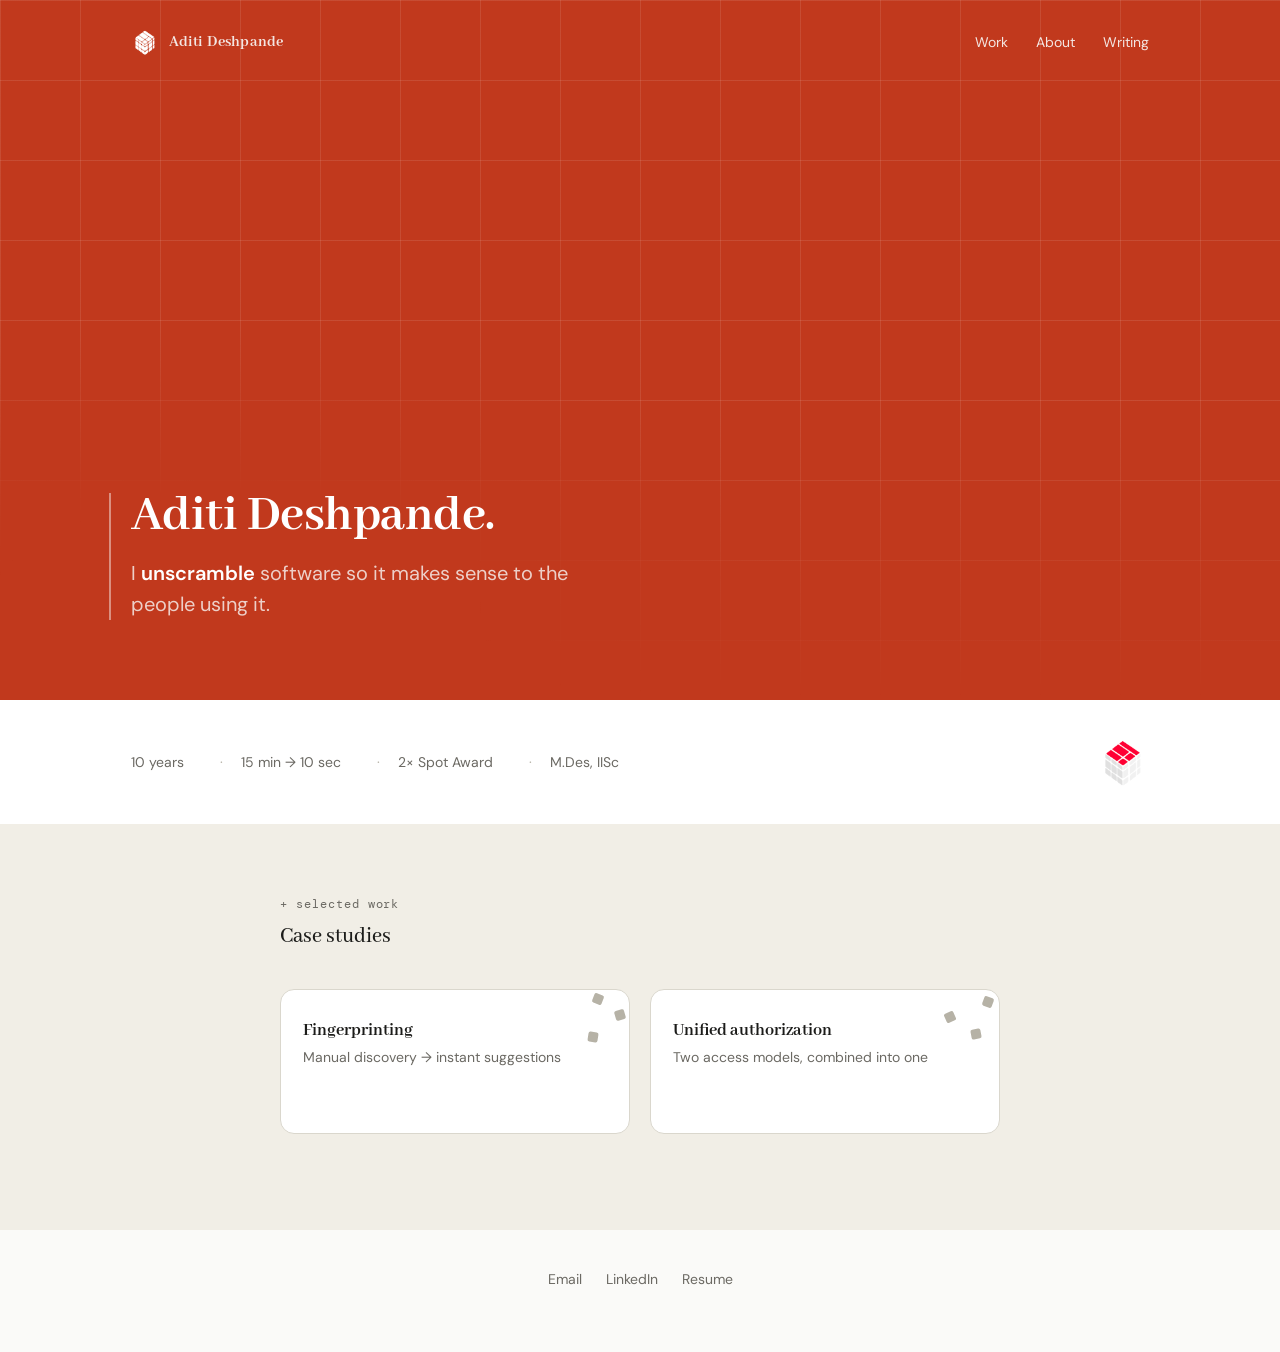
==== index.html @ 15c0b000 "Open resume in new tab across all pages Co-Authored-By: Claude Sonnet 4.6 <noreply@anthropic.com>" ====
<!DOCTYPE html>
<html lang="en">
<head>
<meta charset="UTF-8">
<meta name="viewport" content="width=device-width, initial-scale=1.0">
<title>Aditi Deshpande — Product designer</title>
<meta name="description" content="Aditi Deshpande. I unscramble software so it makes sense to the people using it. Senior product designer, 10 years.">
<link rel="preconnect" href="https://fonts.googleapis.com">
<link rel="preconnect" href="https://fonts.gstatic.com" crossorigin>
<link href="https://fonts.googleapis.com/css2?family=Abhaya+Libre:wght@500;700&family=DM+Sans:wght@400;500&family=DM+Mono:wght@400&display=swap" rel="stylesheet">
<link rel="stylesheet" href="assets/styles.css">
<style>
  /* Homepage-specific layout only */

  header, main, footer { position: relative; z-index: 1; }

  /* ---------- hero (full-bleed vermillion) ---------- */
  .hook {
    position: relative;
    min-height: min(92vh, 700px);
    display: flex;
    flex-direction: column;
    justify-content: space-between;
    padding: 0;
    overflow: hidden;
    background: var(--accent);
    /* sit above the dotted grid overlay */
    isolation: isolate;
  }
  /* spacious grid lines over the vermillion, fading out near bottom-left text */
  .hook::before {
    content: "";
    position: absolute;
    inset: 0;
    background-image:
      linear-gradient(rgba(250,250,248,0.10) 1px, transparent 1px),
      linear-gradient(90deg, rgba(250,250,248,0.10) 1px, transparent 1px);
    background-size: 80px 80px;
    pointer-events: none;
    z-index: 0;
    -webkit-mask-image:
      radial-gradient(ellipse 60% 55% at 18% 88%, transparent 30%, black 75%),
      linear-gradient(to bottom, black 60%, transparent 100%);
    mask-image:
      radial-gradient(ellipse 60% 55% at 18% 88%, transparent 30%, black 75%),
      linear-gradient(to bottom, black 60%, transparent 100%);
    -webkit-mask-composite: intersect;
    mask-composite: intersect;
  }
  .hook-header {
    position: relative;
    z-index: 1;
    display: flex;
    align-items: center;
    justify-content: space-between;
    width: 100%;
    padding: 28px calc(6vw + 54px) 0;
    box-sizing: border-box;
  }
  .hook-header .mark span,
  .hook-header nav a { color: rgba(250,250,248,0.9); }
  .hook-header .mark img { filter: brightness(0) invert(1); }
  .hook-header nav a:hover { color: #fff; }
  .hero-inner {
    position: relative;
    z-index: 1;
    display: flex;
    align-items: flex-start;
    max-width: 680px;
    margin-left: 6vw;
    padding: 0 32px 80px;
  }
  .hero-rule {
    flex-shrink: 0;
    width: 2px;
    background: rgba(250,250,248,0.45);
    margin-right: 20px;
    align-self: stretch;
    margin-top: 4px;
  }
  .hero-text {
    display: flex;
    flex-direction: column;
    gap: 14px;
  }
  .hero-name {
    font-family: var(--display);
    font-weight: 700;
    font-size: clamp(32px, 4.5vw, 52px);
    line-height: 1.05;
    margin: 0;
    letter-spacing: -0.01em;
    color: #fff;
    opacity: 0;
    animation: rise .65s cubic-bezier(.25,.46,.45,.94) .1s forwards;
  }
  .hero-line {
    font-family: var(--body);
    font-weight: 400;
    font-size: clamp(16px, 2vw, 20px);
    color: rgba(250,250,248,0.78);
    margin: 0;
    line-height: 1.55;
    max-width: 500px;
    opacity: 0;
    animation: rise .65s cubic-bezier(.25,.46,.45,.94) .35s forwards;
  }
  .hero-line .accent-word {
    color: #fff;
    font-weight: 600;
  }
  @keyframes rise {
    from { opacity: 0; transform: translateY(10px); }
    to   { opacity: 1; transform: translateY(0); }
  }

  /* ---------- proof strip ---------- */
  .proof-strip {
    background: #fff;
    padding: 36px calc(6vw + 54px) 36px calc(6vw + 54px);
    position: relative;
    z-index: 1;
    display: flex;
    align-items: center;
    justify-content: space-between;
  }
  .proof-strip ul {
    list-style: none;
    display: flex;
    flex-wrap: wrap;
    gap: 10px 18px;
    margin: 0;
    padding: 0;
    font-size: 14px;
    color: var(--ink-soft);
  }
  .proof-strip li { display: flex; align-items: center; gap: 18px; }
  .proof-strip li:not(:last-child)::after {
    content: "·";
    margin-left: 18px;
    color: var(--cube-edge);
  }
  .proof-strip-logo {
    flex-shrink: 0;
    width: 52px;
    height: 52px;
  }

  /* ---------- work selector ---------- */
  .work-selector {
    background: var(--paper-warm);
    padding: 72px 32px 96px;
  }
  .work-selector-inner {
    max-width: 720px;
    margin: 0 auto;
  }
  .section-eyebrow {
    font-family: var(--mono);
    font-size: 12px;
    color: var(--ink-soft);
    letter-spacing: 0.08em;
    text-transform: lowercase;
    margin: 0 0 12px;
  }
  .section-label {
    font-family: var(--display);
    font-weight: 500;
    font-size: 22px;
    margin: 0 0 40px;
  }
  .card-grid {
    display: grid;
    grid-template-columns: repeat(2, 1fr);
    gap: 20px;
  }
  .card {
    position: relative;
    display: block;
    background: #fff;
    border: 1px solid var(--line-soft);
    border-radius: var(--radius);
    padding: 22px 22px 26px;
    overflow: hidden;
    transition: border-color .2s ease, box-shadow .2s ease;
  }
  .card:hover {
    border-color: var(--accent);
    box-shadow: 0 6px 18px rgba(28,28,26,0.06);
  }
  .shard {
    position: absolute;
    width: 10px;
    height: 10px;
    border-radius: 2px;
    background: var(--cube-edge);
    transition: transform .35s ease;
  }
  .card:hover .shard { transform: translate(0,0) rotate(0deg) !important; }
  .card-title {
    font-family: var(--display);
    font-weight: 700;
    font-size: 18px;
    margin: 8px 0 6px;
  }
  .card-outcome {
    font-size: 14px;
    color: var(--ink-soft);
    margin: 0 0 18px;
    line-height: 1.5;
  }
  .card-open {
    display: inline-flex;
    align-items: center;
    gap: 6px;
    font-size: 13px;
    color: var(--accent);
    opacity: 0;
    transform: translateX(-4px);
    transition: opacity .2s ease, transform .2s ease;
  }
  .card:hover .card-open { opacity: 1; transform: translateX(0); }

  /* hide default header — homepage uses hook-header inside the vermillion section */
  body > header.site-header { display: none; }

  /* ---------- responsive ---------- */
  @media (max-width: 600px) {
    .hook-header { padding: 20px 24px 0; }
    .hero-inner { margin-left: 0; padding: 0 24px 60px; }
    .card-grid { grid-template-columns: 1fr; }
    .work-selector { padding: 48px 24px 56px; }
    .proof-strip { padding: 28px 24px; }
    .proof-strip-logo { width: 40px; height: 40px; }
  }
</style>
<!-- Google Analytics GA4 — replace YOUR_GA4_ID with your Measurement ID (format: G-XXXXXXXXXX) -->
<script async src="https://www.googletagmanager.com/gtag/js?id=YOUR_GA4_ID"></script>
<script>
  window.dataLayer = window.dataLayer || [];
  function gtag(){dataLayer.push(arguments);}
  gtag("js", new Date());
  gtag("config", "YOUR_GA4_ID");
</script>
</head>
<body>

<header class="site-header">
  <div class="mark">
    <img src="assets/logo-cube.png" alt="Aditi Deshpande">
    <span>Aditi Deshpande</span>
  </div>
  <nav>
    <a href="work.html">Work</a>
    <a href="about.html">About</a>
    <a href="writing.html">Writing</a>
  </nav>
</header>

<main>

  <section class="hook" aria-label="Introduction">
    <div class="hook-header">
      <div class="mark">
        <img src="assets/logo-cube.png" alt="Aditi Deshpande">
        <span>Aditi Deshpande</span>
      </div>
      <nav>
        <a href="work.html">Work</a>
        <a href="about.html">About</a>
        <a href="writing.html">Writing</a>
      </nav>
    </div>
    <div class="hero-inner">
      <div class="hero-rule" aria-hidden="true"></div>
      <div class="hero-text">
        <h1 class="hero-name">Aditi Deshpande.</h1>
        <p class="hero-line">I <span class="accent-word">unscramble</span> software so it makes sense to the people using it.</p>
      </div>
    </div>
  </section>

  <section class="proof-strip" aria-label="Career highlights">
    <ul>
      <li>10 years</li>
      <li>15 min &rarr; 10 sec</li>
      <li>2&times; Spot Award</li>
      <li>M.Des, IISc</li>
    </ul>
    <img class="proof-strip-logo" src="assets/logo-cube.png" alt="" aria-hidden="true">
  </section>

  <section class="work-selector" aria-label="Selected work">
    <div class="work-selector-inner">
      <p class="section-eyebrow">+ selected work</p>
      <h2 class="section-label">Case studies</h2>
      <div class="card-grid">

        <a class="card" href="case-studies/fingerprinting.html">
          <div class="shard" style="top:14px;right:34px;transform:translate(8px,-10px) rotate(22deg)"></div>
          <div class="shard" style="top:14px;right:16px;transform:translate(12px,6px) rotate(-16deg)"></div>
          <div class="shard" style="top:30px;right:25px;transform:translate(-6px,12px) rotate(9deg)"></div>
          <p class="card-title">Fingerprinting</p>
          <p class="card-outcome">Manual discovery &rarr; instant suggestions</p>
          <span class="card-open">Open case study &rarr;</span>
        </a>

        <a class="card" href="case-studies/unified-authorization.html">
          <div class="shard" style="top:14px;right:34px;transform:translate(-10px,8px) rotate(-24deg)"></div>
          <div class="shard" style="top:14px;right:16px;transform:translate(10px,-7px) rotate(20deg)"></div>
          <div class="shard" style="top:30px;right:25px;transform:translate(7px,9px) rotate(-11deg)"></div>
          <p class="card-title">Unified authorization</p>
          <p class="card-outcome">Two access models, combined into one</p>
          <span class="card-open">Open case study &rarr;</span>
        </a>

      </div>
    </div>
  </section>

</main>

<footer class="site-footer">
  <a href="mailto:aditideshpandeux@gmail.com">Email</a>
  <a href="https://www.linkedin.com/in/deshpandeaditi/">LinkedIn</a>
  <a href="assets/resume.pdf" target="_blank" rel="noopener">Resume</a>
</footer>

</body>
</html>
---- assets/styles.css ----
/* ============================================
   SHARED DESIGN TOKENS & BASE STYLES
   Linked from every page. Page-specific layout
   lives in a per-page <style> block.
   ============================================ */

:root {
  --paper: #FAFAF8;
  --paper-warm: #F1EEE6;
  --ink: #1C1C1A;
  --ink-soft: #6B6963;
  --line-soft: #DAD7CD;
  --accent: #C1391D;
  --accent-soft: #F3E3DD;
  --cube-face: #DEDBD2;
  --cube-edge: #B6B2A6;
  --radius: 14px;
  --display: "Abhaya Libre", serif;
  --body: "DM Sans", sans-serif;
  --mono: "DM Mono", monospace;
}

*, *::before, *::after { box-sizing: border-box; }

html { scroll-behavior: smooth; }

body {
  margin: 0;
  background: var(--paper);
  color: var(--ink);
  font-family: var(--body);
  -webkit-font-smoothing: antialiased;
}

a { color: inherit; text-decoration: none; }

a:focus-visible,
button:focus-visible {
  outline: 2px solid var(--accent);
  outline-offset: 3px;
}

/* ---------- site header ---------- */
.site-header {
  display: flex;
  align-items: center;
  justify-content: space-between;
  max-width: 1080px;
  margin: 0 auto;
  padding: 28px 32px 0;
}

.mark { display: flex; align-items: center; gap: 10px; }
.mark img { width: 28px; height: 28px; display: block; }
.mark span {
  font-family: var(--display);
  font-weight: 700;
  font-size: 16px;
  letter-spacing: 0.01em;
}

nav { display: flex; gap: 28px; font-size: 14px; color: var(--ink-soft); }
nav a { transition: color .15s ease; }
nav a:hover { color: var(--ink); }
nav a[aria-current="page"] { color: var(--ink); }

/* ---------- site footer ---------- */
.site-footer {
  max-width: 1080px;
  margin: 0 auto;
  padding: 40px 32px 64px;
  display: flex;
  justify-content: center;
  gap: 24px;
  font-size: 14px;
  color: var(--ink-soft);
}
.site-footer a:hover { color: var(--accent); }

/* ---------- reduced motion ---------- */
@media (prefers-reduced-motion: reduce) {
  *, *::before, *::after {
    animation-duration: 0.01ms !important;
    animation-iteration-count: 1 !important;
    transition-duration: 0.01ms !important;
  }
}
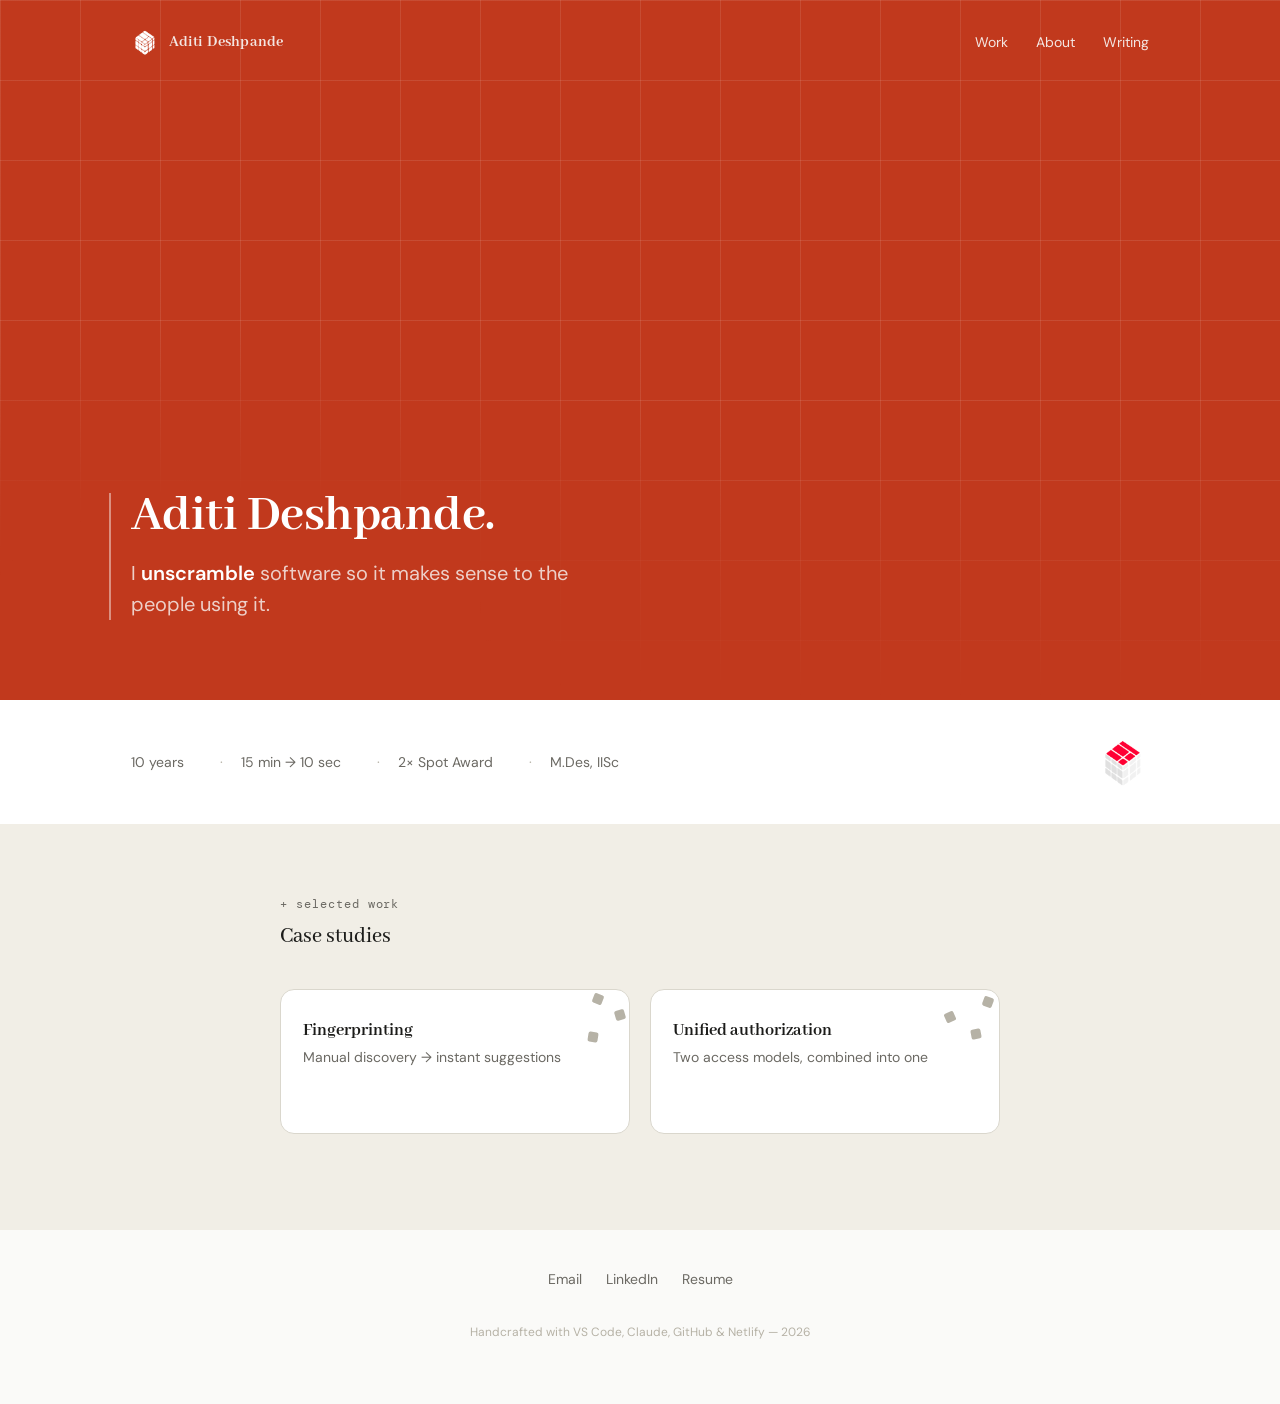
==== commit 0e2dfa6c: "Add handcrafted credit line to footer on all pages Co-Authored-By: Claude Sonnet 4.6 <noreply@anthro" ====
--- a/index.html
+++ b/index.html
@@ -261,10 +261,10 @@
 
   <section class="hook" aria-label="Introduction">
     <div class="hook-header">
-      <div class="mark">
+      <a href="index.html" class="mark">
         <img src="assets/logo-cube.png" alt="Aditi Deshpande">
         <span>Aditi Deshpande</span>
-      </div>
+      </a>
       <nav>
         <a href="work.html">Work</a>
         <a href="about.html">About</a>
@@ -324,6 +324,7 @@
   <a href="mailto:aditideshpandeux@gmail.com">Email</a>
   <a href="https://www.linkedin.com/in/deshpandeaditi/">LinkedIn</a>
   <a href="assets/resume.pdf" target="_blank" rel="noopener">Resume</a>
+  <span class="site-footer-credit">Handcrafted with VS Code, Claude, GitHub &amp; Netlify — 2026</span>
 </footer>
 
 </body>
--- a/assets/styles.css
+++ b/assets/styles.css
@@ -50,7 +50,7 @@
   padding: 28px 32px 0;
 }
 
-.mark { display: flex; align-items: center; gap: 10px; }
+.mark { display: flex; align-items: center; gap: 10px; text-decoration: none; color: inherit; }
 .mark img { width: 28px; height: 28px; display: block; }
 .mark span {
   font-family: var(--display);
@@ -70,12 +70,20 @@
   margin: 0 auto;
   padding: 40px 32px 64px;
   display: flex;
+  flex-wrap: wrap;
   justify-content: center;
   gap: 24px;
   font-size: 14px;
   color: var(--ink-soft);
 }
 .site-footer a:hover { color: var(--accent); }
+.site-footer-credit {
+  width: 100%;
+  text-align: center;
+  font-size: 12px;
+  color: var(--cube-edge);
+  margin-top: 12px;
+}
 
 /* ---------- reduced motion ---------- */
 @media (prefers-reduced-motion: reduce) {
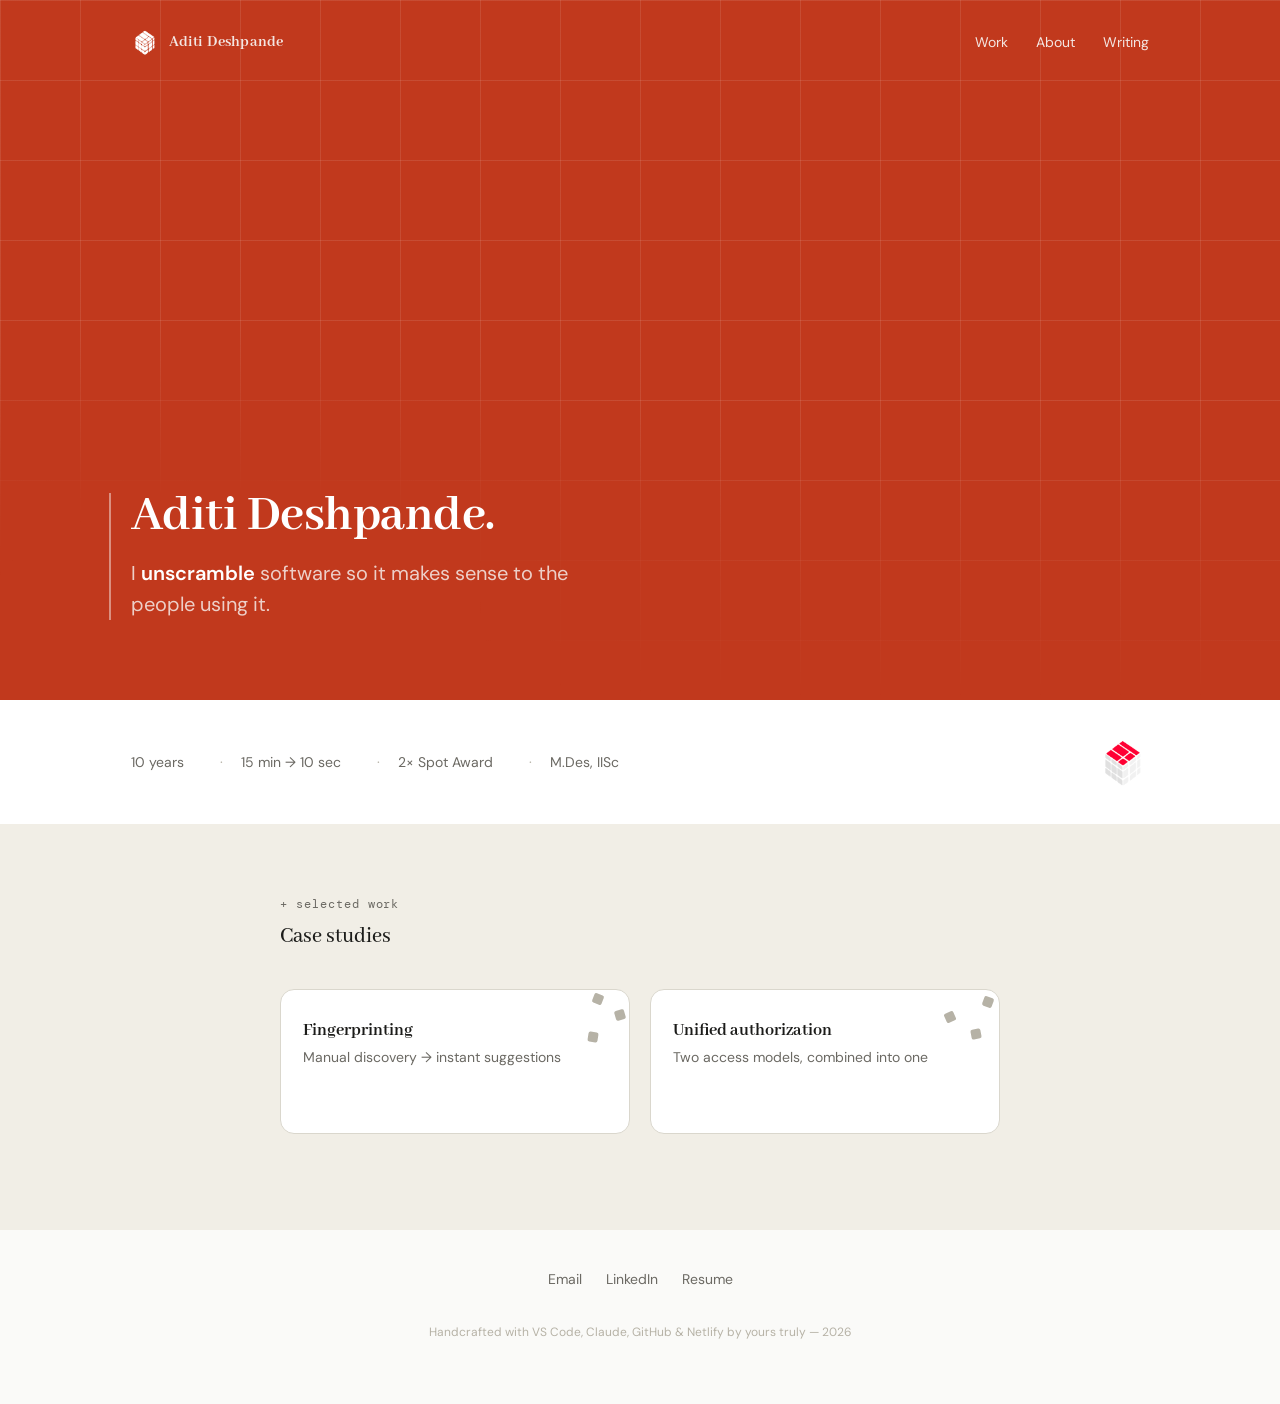
==== commit a1ffc39b: "Add 'by yours truly' to footer credit line Co-Authored-By: Claude Sonnet 4.6 <noreply@anthropic.com>" ====
--- a/index.html
+++ b/index.html
@@ -324,7 +324,7 @@
   <a href="mailto:aditideshpandeux@gmail.com">Email</a>
   <a href="https://www.linkedin.com/in/deshpandeaditi/">LinkedIn</a>
   <a href="assets/resume.pdf" target="_blank" rel="noopener">Resume</a>
-  <span class="site-footer-credit">Handcrafted with VS Code, Claude, GitHub &amp; Netlify — 2026</span>
+  <span class="site-footer-credit">Handcrafted with VS Code, Claude, GitHub &amp; Netlify by yours truly — 2026</span>
 </footer>
 
 </body>
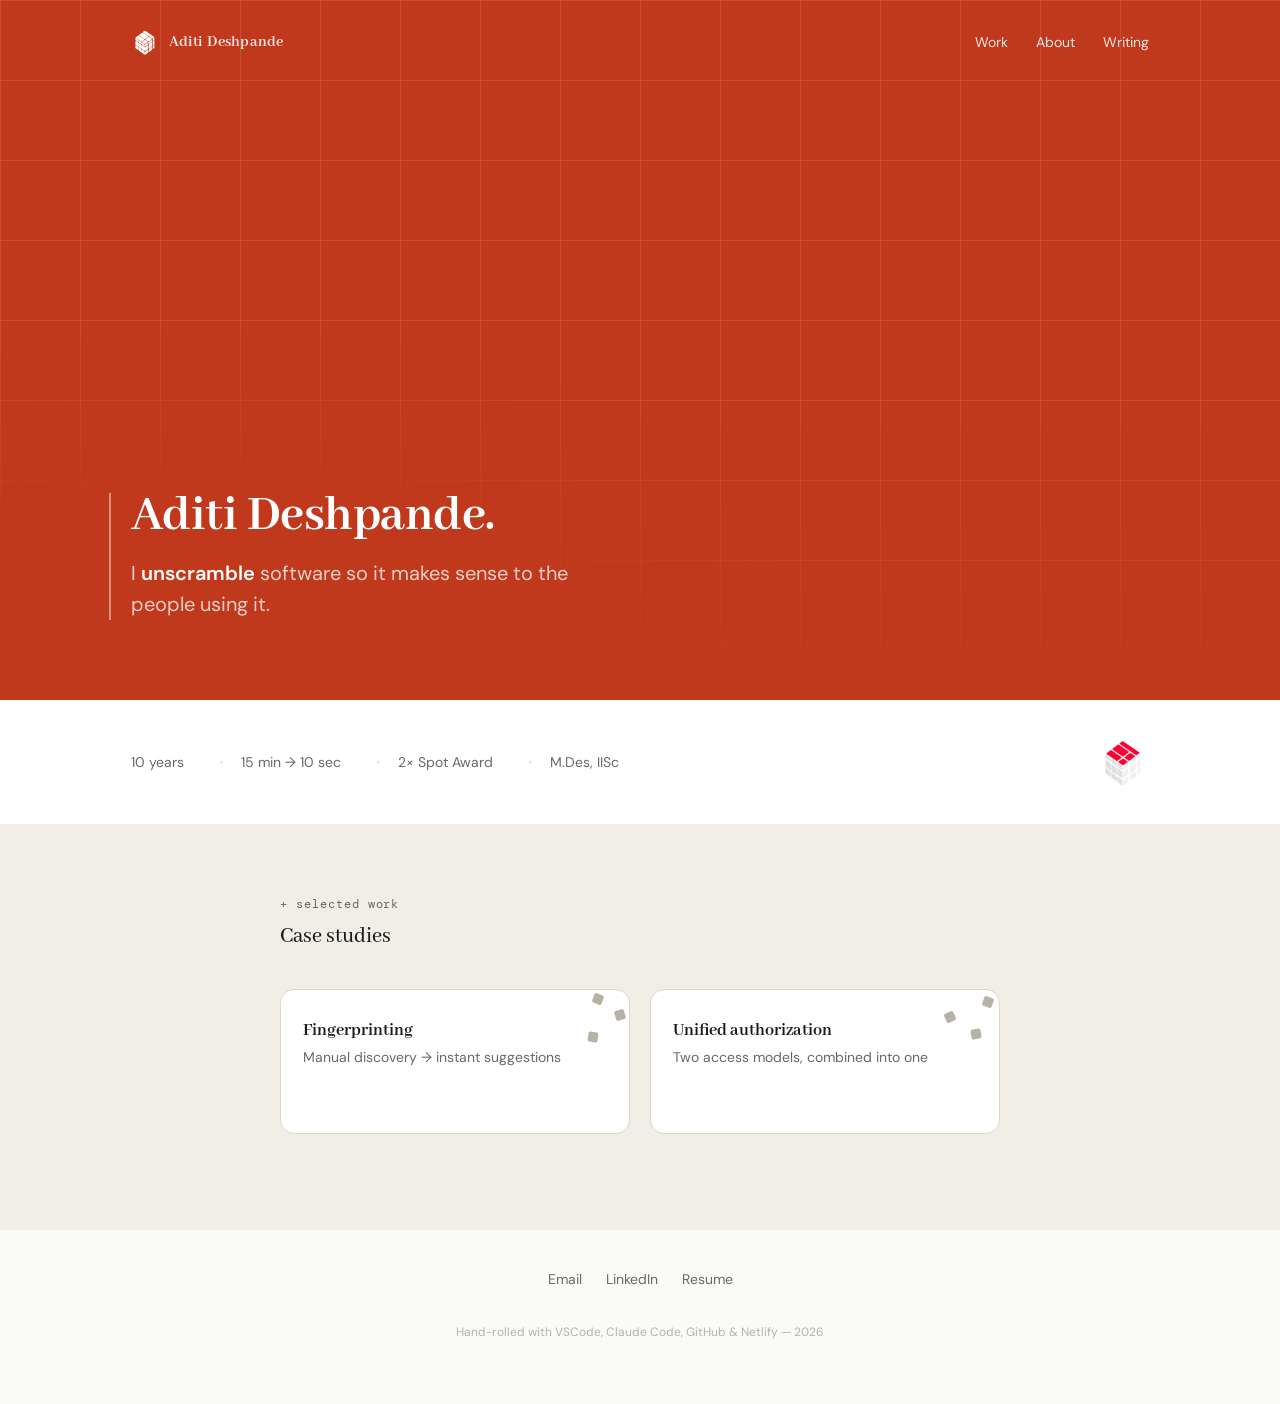
==== commit 1d81d5a8: "Update footer credit to 'Hand-rolled with VSCode, Claude Code, GitHub & Netlify' Co-Authored-By: Cla" ====
--- a/index.html
+++ b/index.html
@@ -324,7 +324,7 @@
   <a href="mailto:aditideshpandeux@gmail.com">Email</a>
   <a href="https://www.linkedin.com/in/deshpandeaditi/">LinkedIn</a>
   <a href="assets/resume.pdf" target="_blank" rel="noopener">Resume</a>
-  <span class="site-footer-credit">Handcrafted with VS Code, Claude, GitHub &amp; Netlify by yours truly — 2026</span>
+  <span class="site-footer-credit">Hand-rolled with VSCode, Claude Code, GitHub &amp; Netlify — 2026</span>
 </footer>
 
 </body>
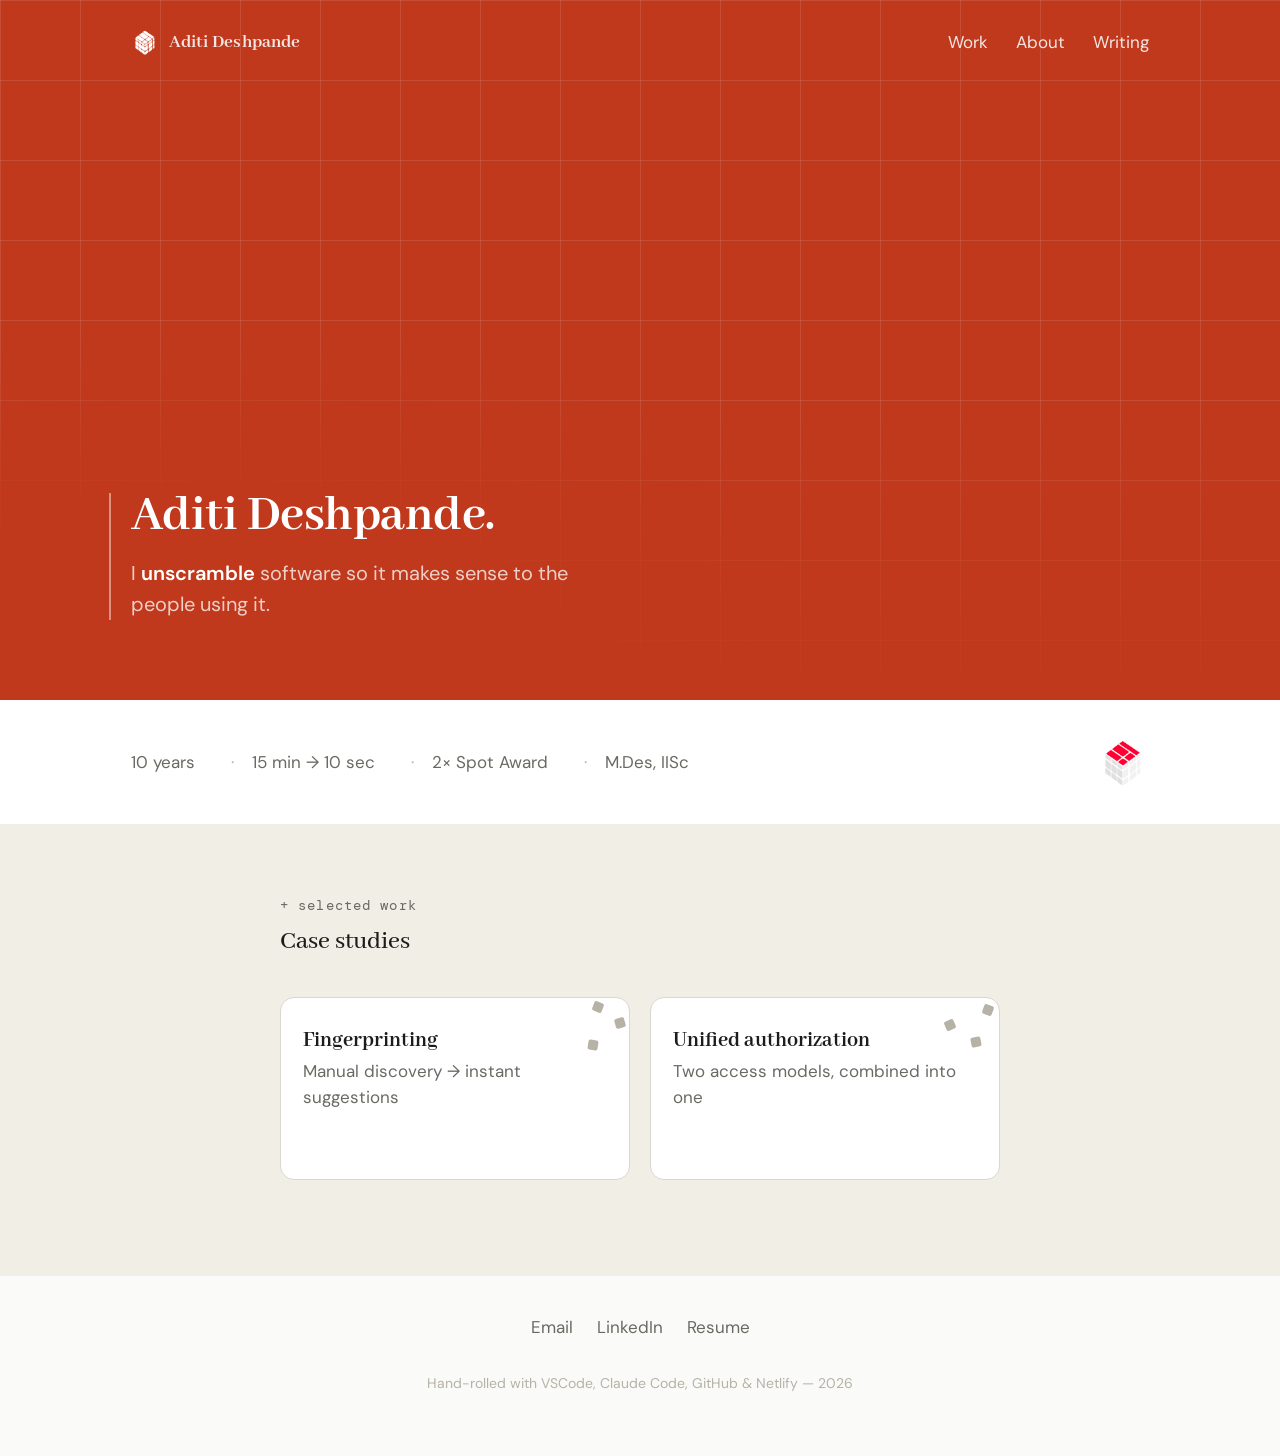
==== commit d74af3a2: "Increase overall font size by 20% across all pages Co-Authored-By: Claude Sonnet 4.6 <noreply@anthro" ====
--- a/index.html
+++ b/index.html
@@ -8,6 +8,7 @@
 <link rel="preconnect" href="https://fonts.googleapis.com">
 <link rel="preconnect" href="https://fonts.gstatic.com" crossorigin>
 <link href="https://fonts.googleapis.com/css2?family=Abhaya+Libre:wght@500;700&family=DM+Sans:wght@400;500&family=DM+Mono:wght@400&display=swap" rel="stylesheet">
+<link rel="icon" type="image/png" href="assets/logo-cube.png">
 <link rel="stylesheet" href="assets/styles.css">
 <style>
   /* Homepage-specific layout only */
@@ -131,7 +132,7 @@
     gap: 10px 18px;
     margin: 0;
     padding: 0;
-    font-size: 14px;
+    font-size: 17px;
     color: var(--ink-soft);
   }
   .proof-strip li { display: flex; align-items: center; gap: 18px; }
@@ -157,7 +158,7 @@
   }
   .section-eyebrow {
     font-family: var(--mono);
-    font-size: 12px;
+    font-size: 14px;
     color: var(--ink-soft);
     letter-spacing: 0.08em;
     text-transform: lowercase;
@@ -166,7 +167,7 @@
   .section-label {
     font-family: var(--display);
     font-weight: 500;
-    font-size: 22px;
+    font-size: 26px;
     margin: 0 0 40px;
   }
   .card-grid {
@@ -200,11 +201,11 @@
   .card-title {
     font-family: var(--display);
     font-weight: 700;
-    font-size: 18px;
+    font-size: 22px;
     margin: 8px 0 6px;
   }
   .card-outcome {
-    font-size: 14px;
+    font-size: 17px;
     color: var(--ink-soft);
     margin: 0 0 18px;
     line-height: 1.5;
@@ -213,7 +214,7 @@
     display: inline-flex;
     align-items: center;
     gap: 6px;
-    font-size: 13px;
+    font-size: 16px;
     color: var(--accent);
     opacity: 0;
     transform: translateX(-4px);
--- a/assets/styles.css
+++ b/assets/styles.css
@@ -22,7 +22,7 @@
 
 *, *::before, *::after { box-sizing: border-box; }
 
-html { scroll-behavior: smooth; }
+html { scroll-behavior: smooth; font-size: 120%; }
 
 body {
   margin: 0;
@@ -55,11 +55,11 @@
 .mark span {
   font-family: var(--display);
   font-weight: 700;
-  font-size: 16px;
+  font-size: 19px;
   letter-spacing: 0.01em;
 }
 
-nav { display: flex; gap: 28px; font-size: 14px; color: var(--ink-soft); }
+nav { display: flex; gap: 28px; font-size: 17px; color: var(--ink-soft); }
 nav a { transition: color .15s ease; }
 nav a:hover { color: var(--ink); }
 nav a[aria-current="page"] { color: var(--ink); }
@@ -73,14 +73,14 @@
   flex-wrap: wrap;
   justify-content: center;
   gap: 24px;
-  font-size: 14px;
+  font-size: 17px;
   color: var(--ink-soft);
 }
 .site-footer a:hover { color: var(--accent); }
 .site-footer-credit {
   width: 100%;
   text-align: center;
-  font-size: 12px;
+  font-size: 14px;
   color: var(--cube-edge);
   margin-top: 12px;
 }
